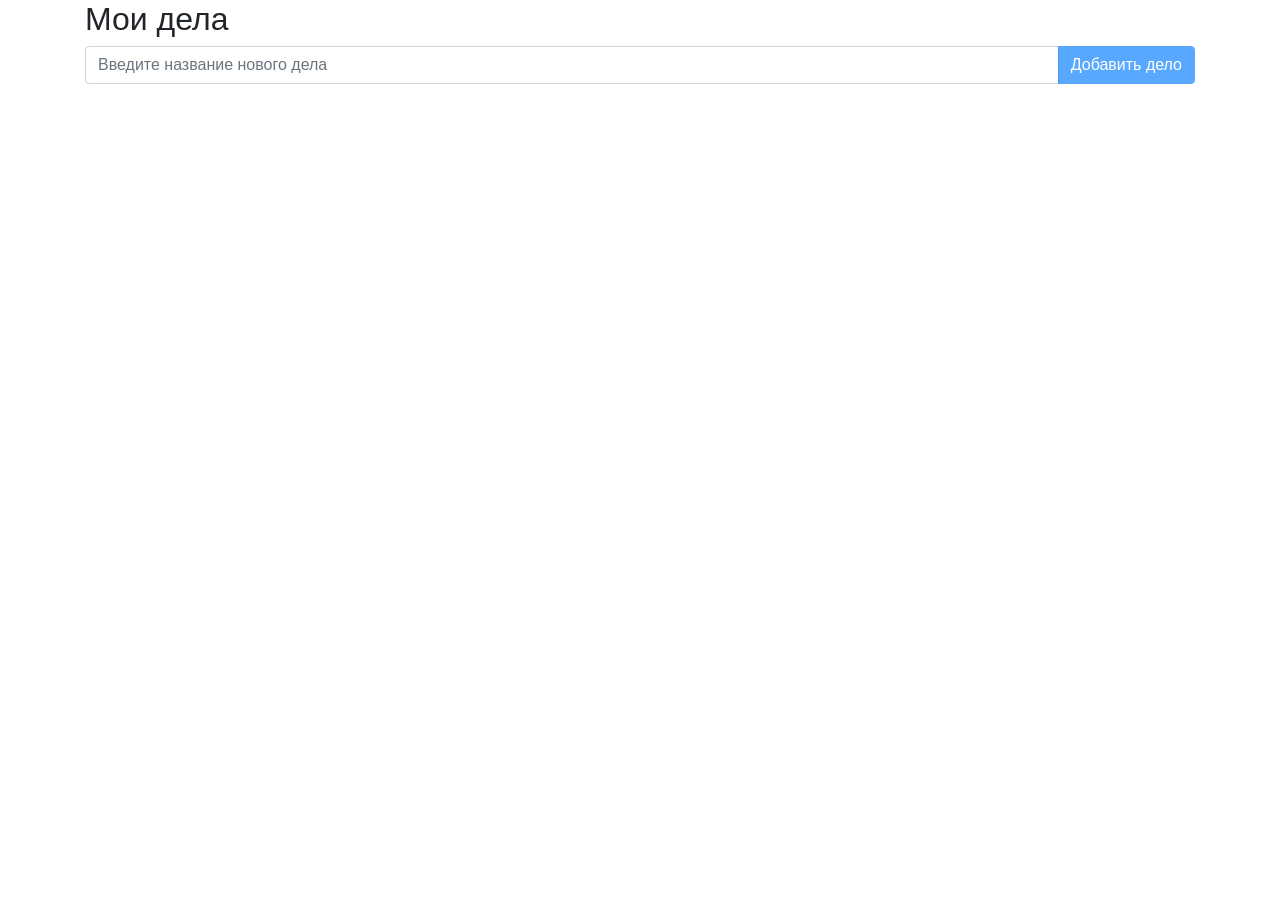
==== index.html @ f2554c74 "new8" ====
<!DOCTYPE html>
<html lang="ru">
    <head>
        <title>TODO</title>
        <meta charset="UTF-8">
        <meta name="viewport" 
            content="width=device-width, initial-scale=1.0, shrink-to-fit=no">
        <link 
        rel="stylesheet" 
        href="https://cdn.jsdelivr.net/npm/bootstrap@4.5.3/dist/css/bootstrap.min.css" 
        integrity="sha384-TX8t27EcRE3e/ihU7zmQxVncDAy5uIKz4rEkgIXeMed4M0jlfIDPvg6uqKI2xXr2" 
        crossorigin="anonymous">
        <script defer src="./main.js"></script>
    </head>
    <body>
        <div id="todo-app" class="container"></div>
    </body>
</html>
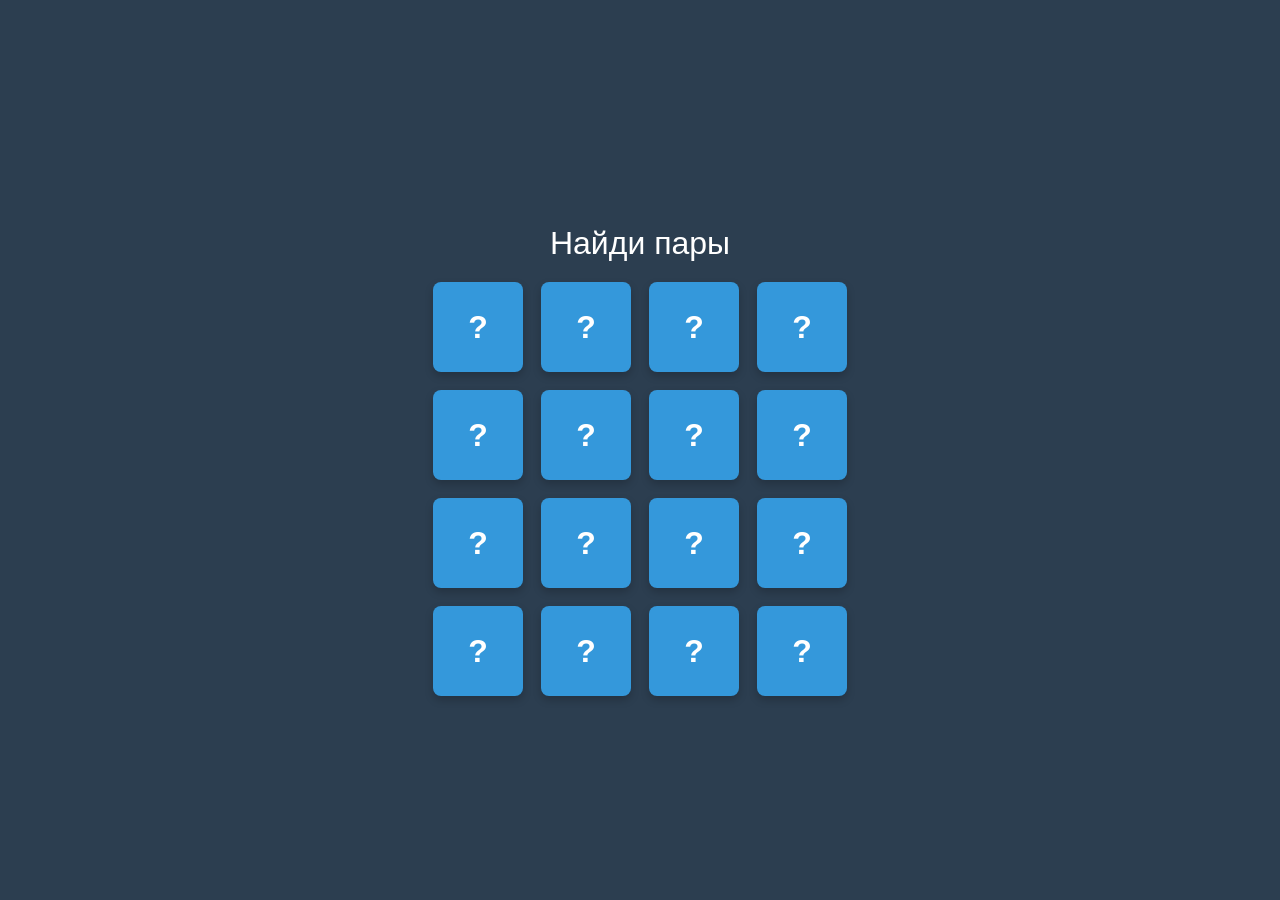
==== commit ff9cf9f6: "new9" ====
--- a/index.html
+++ b/index.html
@@ -1,18 +1,23 @@
 <!DOCTYPE html>
 <html lang="ru">
-    <head>
-        <title>TODO</title>
-        <meta charset="UTF-8">
-        <meta name="viewport" 
-            content="width=device-width, initial-scale=1.0, shrink-to-fit=no">
-        <link 
-        rel="stylesheet" 
-        href="https://cdn.jsdelivr.net/npm/bootstrap@4.5.3/dist/css/bootstrap.min.css" 
-        integrity="sha384-TX8t27EcRE3e/ihU7zmQxVncDAy5uIKz4rEkgIXeMed4M0jlfIDPvg6uqKI2xXr2" 
-        crossorigin="anonymous">
-        <script defer src="./main.js"></script>
-    </head>
-    <body>
-        <div id="todo-app" class="container"></div>
-    </body>
+<head>
+    <meta charset="UTF-8">
+    <meta name="viewport" content="width=device-width, initial-scale=1.0">
+    <title>Игра в пары</title>
+    <link rel="stylesheet" href="style.css">
+</head>
+<body>
+
+    <main class="game-container">
+        <h1>Найди пары</h1>
+        
+        <div class="game-board" id="gameBoard">
+            <!-- Карточки генерируются здесь -->
+        </div>
+
+        <button id="restartBtn" class="restart-btn hidden">Сыграть ещё раз</button>
+    </main>
+
+    <script src="script.js"></script>
+</body>
 </html>
--- a/style.css
+++ b/style.css
@@ -0,0 +1,108 @@
+:root {
+    --bg-color: #2c3e50;
+    --card-size: 10vmin;
+    --gap: 2vmin;
+    --card-back-color: #3498db; 
+    --card-face-color: #ecf0f1; 
+    --text-color: #2c3e50;
+}
+
+body {
+    font-family: 'Segoe UI', Tahoma, Geneva, Verdana, sans-serif;
+    background-color: var(--bg-color);
+    display: flex;
+    justify-content: center;
+    align-items: center;
+    min-height: 100vh;
+    margin: 0;
+    color: white;
+}
+
+.game-container {
+    text-align: center;
+    width: 100%;
+    max-width: 600px;
+}
+
+h1 {
+    margin-bottom: 20px;
+    font-weight: 300;
+}
+
+.game-board {
+    display: grid;
+    grid-template-columns: repeat(4, 1fr);
+    gap: var(--gap);
+    perspective: 1000px;
+    margin: 0 auto;
+    width: fit-content;
+}
+
+/* Контейнер карточки */
+.card {
+    width: var(--card-size);
+    height: var(--card-size);
+    position: relative;
+    cursor: pointer;
+    transform-style: preserve-3d;
+    transition: transform 0.6s;
+    border-radius: 8px;
+}
+
+.card.flip {
+    transform: rotateY(180deg);
+    cursor: default;
+}
+
+/* Общие стили для сторон карточки */
+.card-face {
+    position: absolute;
+    width: 100%;
+    height: 100%;
+    border-radius: 8px;
+    display: flex;
+    justify-content: center;
+    align-items: center;
+    font-size: 2rem;
+    font-weight: bold;
+    backface-visibility: hidden; /* Скрывает обратную сторону */
+    box-shadow: 0 4px 8px rgba(0,0,0,0.2);
+    user-select: none;
+}
+
+/* Рубашка (видна изначально) */
+.card-front {
+    background-color: var(--card-back-color);
+    color: white;
+    transform: rotateY(0deg);
+    z-index: 2;
+}
+
+/* Лицо с цифрой (скрыто изначально) */
+.card-back {
+    background-color: var(--card-face-color);
+    color: var(--text-color);
+    transform: rotateY(180deg); 
+    z-index: 1;
+}
+
+/* Кнопка */
+.restart-btn {
+    margin-top: 30px;
+    padding: 15px 30px;
+    font-size: 1.2rem;
+    background-color: #27ae60;
+    color: white;
+    border: none;
+    border-radius: 5px;
+    cursor: pointer;
+    transition: background 0.3s;
+}
+
+.restart-btn:hover {
+    background-color: #2ecc71;
+}
+
+.hidden {
+    display: none;
+}
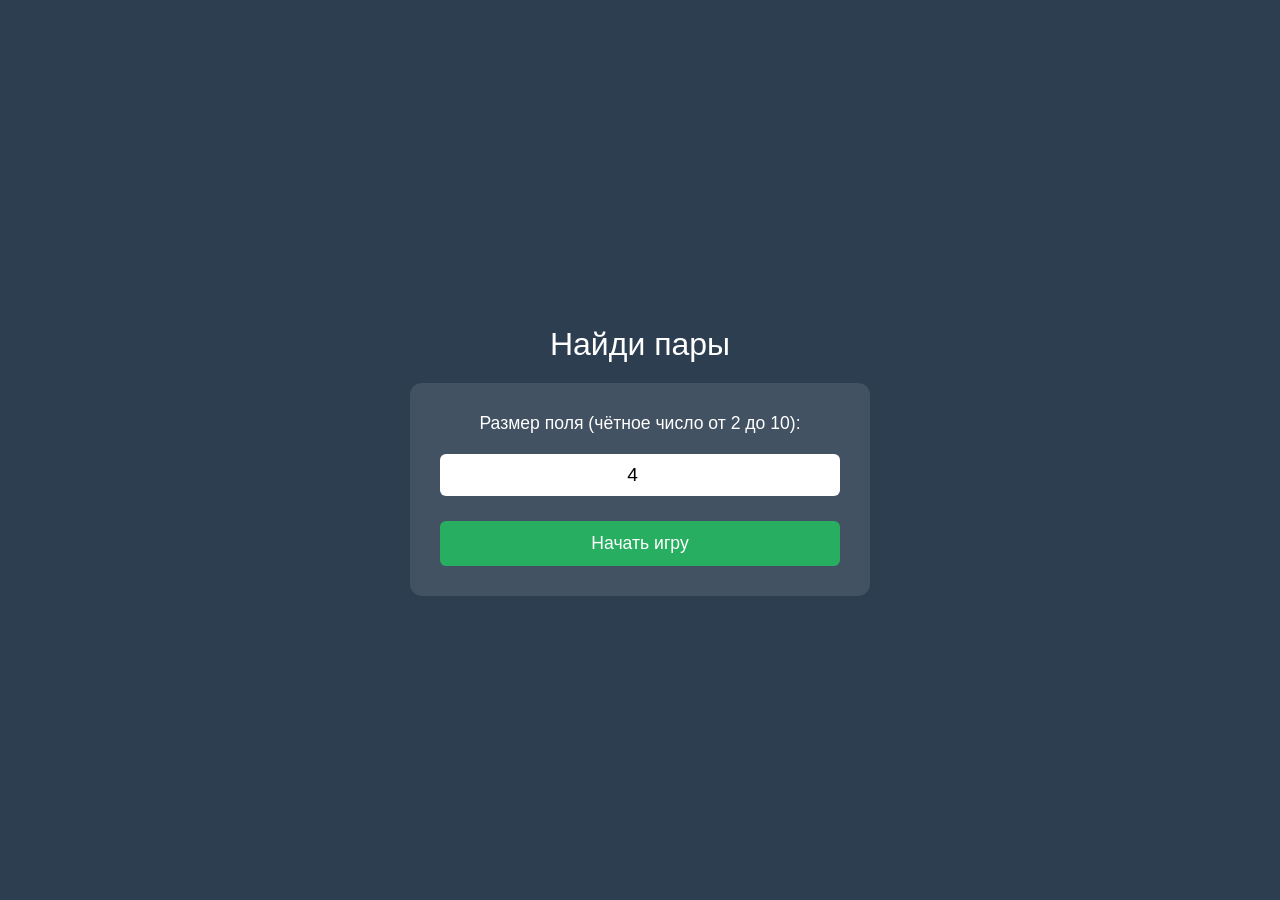
==== commit d059ae0b: "new9" ====
--- a/index.html
+++ b/index.html
@@ -11,11 +11,42 @@
     <main class="game-container">
         <h1>Найди пары</h1>
         
-        <div class="game-board" id="gameBoard">
-            <!-- Карточки генерируются здесь -->
+        <!-- Экран настроек (показывается первым) -->
+        <div id="settingsScreen" class="screen active">
+            <div class="settings-form">
+                <label for="boardSize">
+                    Размер поля (чётное число от 2 до 10):
+                </label>
+                <input 
+                    type="number" 
+                    id="boardSize" 
+                    min="2" 
+                    max="10" 
+                    value="4"
+                    step="2"
+                >
+                <button id="startBtn" class="primary-btn">Начать игру</button>
+                <p id="settingsError" class="error-message hidden"></p>
+            </div>
         </div>
 
-        <button id="restartBtn" class="restart-btn hidden">Сыграть ещё раз</button>
+        <!-- Экран игры (скрыт до начала) -->
+        <div id="gameScreen" class="screen">
+            <div class="game-header">
+                <div class="timer">
+                    Время: <span id="timerDisplay">60</span> сек.
+                </div>
+            </div>
+            
+            <div class="game-board" id="gameBoard"></div>
+
+            <button id="restartBtn" class="restart-btn hidden">Сыграть ещё раз</button>
+            
+            <!-- Сообщение о завершении по времени -->
+            <div id="gameOverMessage" class="game-over-message hidden">
+                ⏰ Время вышло! Попробуйте ещё раз.
+            </div>
+        </div>
     </main>
 
     <script src="script.js"></script>
--- a/style.css
+++ b/style.css
@@ -2,9 +2,11 @@
     --bg-color: #2c3e50;
     --card-size: 10vmin;
     --gap: 2vmin;
-    --card-back-color: #3498db; 
-    --card-face-color: #ecf0f1; 
+    --card-back-color: #3498db;
+    --card-face-color: #ecf0f1;
     --text-color: #2c3e50;
+    --primary-color: #27ae60;
+    --error-color: #e74c3c;
 }
 
 body {
@@ -21,7 +23,8 @@
 .game-container {
     text-align: center;
     width: 100%;
-    max-width: 600px;
+    max-width: 700px;
+    padding: 10px;
 }
 
 h1 {
@@ -29,6 +32,94 @@
     font-weight: 300;
 }
 
+/* Экраны (настройки / игра) */
+.screen {
+    display: none;
+}
+.screen.active {
+    display: block;
+}
+
+/* Форма настроек */
+.settings-form {
+    background: rgba(255, 255, 255, 0.1);
+    padding: 30px;
+    border-radius: 12px;
+    display: flex;
+    flex-direction: column;
+    gap: 15px;
+    max-width: 400px;
+    margin: 0 auto;
+}
+
+.settings-form label {
+    font-size: 1.1rem;
+    margin-bottom: 5px;
+}
+
+.settings-form input {
+    padding: 10px;
+    font-size: 1.2rem;
+    border: none;
+    border-radius: 6px;
+    text-align: center;
+}
+
+.primary-btn, .restart-btn {
+    padding: 12px 24px;
+    font-size: 1.1rem;
+    background-color: var(--primary-color);
+    color: white;
+    border: none;
+    border-radius: 6px;
+    cursor: pointer;
+    transition: background 0.3s;
+    margin-top: 10px;
+}
+
+.primary-btn:hover, .restart-btn:hover {
+    background-color: #2ecc71;
+}
+
+.error-message {
+    color: var(--error-color);
+    font-size: 0.9rem;
+    margin: 0;
+}
+.error-message.hidden {
+    display: none;
+}
+
+/* Хедер игры с таймером */
+.game-header {
+    display: flex;
+    justify-content: center;
+    margin-bottom: 15px;
+}
+
+.timer {
+    font-size: 1.3rem;
+    background: rgba(0, 0, 0, 0.2);
+    padding: 8px 20px;
+    border-radius: 20px;
+}
+
+.timer.warning {
+    color: #f39c12;
+    animation: pulse 1s infinite;
+}
+
+.timer.danger {
+    color: var(--error-color);
+    animation: pulse 0.5s infinite;
+}
+
+@keyframes pulse {
+    0%, 100% { opacity: 1; }
+    50% { opacity: 0.6; }
+}
+
+/* Игровое поле */
 .game-board {
     display: grid;
     grid-template-columns: repeat(4, 1fr);
@@ -36,16 +127,17 @@
     perspective: 1000px;
     margin: 0 auto;
     width: fit-content;
-}
-
-/* Контейнер карточки */
+    justify-content: center;
+}
+
+/* Карточка */
 .card {
     width: var(--card-size);
     height: var(--card-size);
     position: relative;
     cursor: pointer;
     transform-style: preserve-3d;
-    transition: transform 0.6s;
+    transition: transform 0.4s;
     border-radius: 8px;
 }
 
@@ -54,7 +146,11 @@
     cursor: default;
 }
 
-/* Общие стили для сторон карточки */
+.card.matched {
+    cursor: default;
+    opacity: 0.9;
+}
+
 .card-face {
     position: absolute;
     width: 100%;
@@ -65,12 +161,11 @@
     align-items: center;
     font-size: 2rem;
     font-weight: bold;
-    backface-visibility: hidden; /* Скрывает обратную сторону */
+    backface-visibility: hidden;
     box-shadow: 0 4px 8px rgba(0,0,0,0.2);
     user-select: none;
 }
 
-/* Рубашка (видна изначально) */
 .card-front {
     background-color: var(--card-back-color);
     color: white;
@@ -78,31 +173,41 @@
     z-index: 2;
 }
 
-/* Лицо с цифрой (скрыто изначально) */
 .card-back {
     background-color: var(--card-face-color);
     color: var(--text-color);
-    transform: rotateY(180deg); 
+    transform: rotateY(180deg);
     z-index: 1;
 }
 
-/* Кнопка */
-.restart-btn {
-    margin-top: 30px;
-    padding: 15px 30px;
+/* Кнопка рестарта */
+.restart-btn.hidden {
+    display: none;
+}
+
+/* Сообщение о завершении игры */
+.game-over-message {
+    margin-top: 20px;
+    padding: 15px;
+    background: rgba(231, 76, 60, 0.2);
+    border-radius: 8px;
     font-size: 1.2rem;
-    background-color: #27ae60;
-    color: white;
-    border: none;
-    border-radius: 5px;
-    cursor: pointer;
-    transition: background 0.3s;
-}
-
-.restart-btn:hover {
-    background-color: #2ecc71;
-}
-
-.hidden {
-    display: none;
+    color: #ffcccc;
+}
+.game-over-message.hidden {
+    display: none;
+}
+
+/* Адаптив */
+@media (max-width: 500px) {
+    :root {
+        --card-size: 12vmin;
+        --gap: 1.5vmin;
+    }
+    .card-face {
+        font-size: 1.5rem;
+    }
+    .settings-form {
+        padding: 20px;
+    }
 }
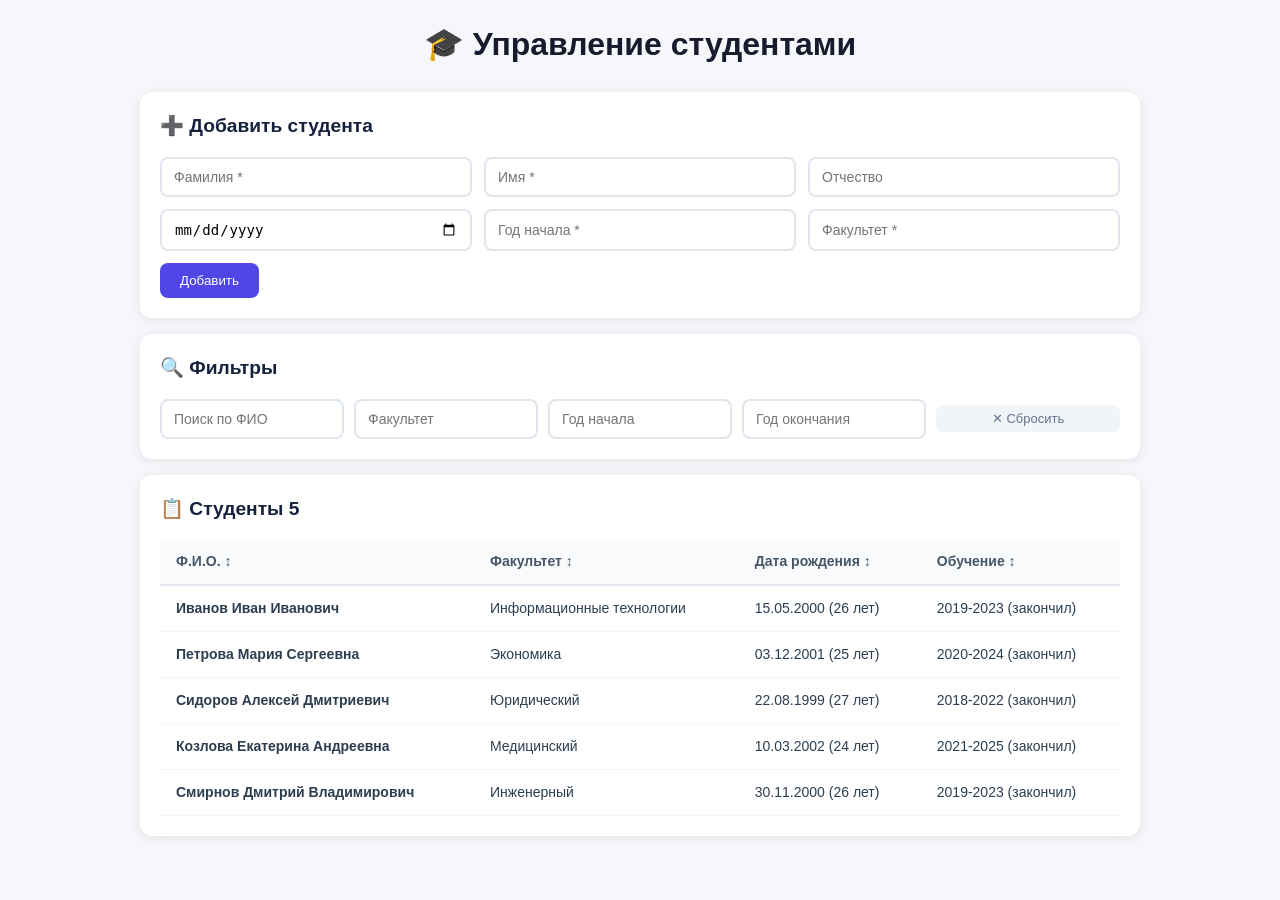
==== commit 47a01c91: "new10" ====
--- a/index.html
+++ b/index.html
@@ -1,54 +1,65 @@
 <!DOCTYPE html>
 <html lang="ru">
 <head>
-    <meta charset="UTF-8">
-    <meta name="viewport" content="width=device-width, initial-scale=1.0">
-    <title>Игра в пары</title>
-    <link rel="stylesheet" href="style.css">
+  <meta charset="UTF-8" />
+  <meta name="viewport" content="width=device-width, initial-scale=1.0"/>
+  <title>Студенты</title>
+  <link rel="stylesheet" href="style.css"/>
 </head>
 <body>
-
-    <main class="game-container">
-        <h1>Найди пары</h1>
-        
-        <!-- Экран настроек (показывается первым) -->
-        <div id="settingsScreen" class="screen active">
-            <div class="settings-form">
-                <label for="boardSize">
-                    Размер поля (чётное число от 2 до 10):
-                </label>
-                <input 
-                    type="number" 
-                    id="boardSize" 
-                    min="2" 
-                    max="10" 
-                    value="4"
-                    step="2"
-                >
-                <button id="startBtn" class="primary-btn">Начать игру</button>
-                <p id="settingsError" class="error-message hidden"></p>
-            </div>
+  <div class="container">
+    <h1>🎓 Управление студентами</h1>
+    
+    <!-- Форма добавления -->
+    <section class="card">
+      <h2>➕ Добавить студента</h2>
+      <form id="studentForm">
+        <div class="form-row">
+          <input type="text" id="surname" placeholder="Фамилия *" required>
+          <input type="text" id="name" placeholder="Имя *" required>
+          <input type="text" id="patronymic" placeholder="Отчество">
         </div>
-
-        <!-- Экран игры (скрыт до начала) -->
-        <div id="gameScreen" class="screen">
-            <div class="game-header">
-                <div class="timer">
-                    Время: <span id="timerDisplay">60</span> сек.
-                </div>
-            </div>
-            
-            <div class="game-board" id="gameBoard"></div>
-
-            <button id="restartBtn" class="restart-btn hidden">Сыграть ещё раз</button>
-            
-            <!-- Сообщение о завершении по времени -->
-            <div id="gameOverMessage" class="game-over-message hidden">
-                ⏰ Время вышло! Попробуйте ещё раз.
-            </div>
+        <div class="form-row">
+          <input type="date" id="birthDate" required>
+          <input type="number" id="startYear" placeholder="Год начала *" min="2000" required>
+          <input type="text" id="faculty" placeholder="Факультет *" required>
         </div>
-    </main>
-
-    <script src="script.js"></script>
+        <div id="formErrors" class="error hidden"></div>
+        <button type="submit" class="btn primary">Добавить</button>
+      </form>
+    </section>
+    
+    <!-- Фильтры -->
+    <section class="card">
+      <h2>🔍 Фильтры</h2>
+      <div class="filters">
+        <input type="text" id="filterFullName" placeholder="Поиск по ФИО">
+        <input type="text" id="filterFaculty" placeholder="Факультет">
+        <input type="number" id="filterStartYear" placeholder="Год начала">
+        <input type="number" id="filterEndYear" placeholder="Год окончания">
+        <button id="clearFilters" class="btn small">✕ Сбросить</button>
+      </div>
+    </section>
+    
+    <!-- Таблица -->
+    <section class="card">
+      <h2>📋 Студенты <span id="count">0</span></h2>
+      <table class="table">
+        <thead>
+          <tr>
+            <th data-sort="fullName">Ф.И.О. ↕</th>
+            <th data-sort="faculty">Факультет ↕</th>
+            <th data-sort="birthDate">Дата рождения ↕</th>
+            <th data-sort="startYear">Обучение ↕</th>
+          </tr>
+        </thead>
+        <tbody id="studentsTableBody"></tbody>
+      </table>
+      <div id="noStudents" class="empty hidden">Студенты не найдены</div>
+    </section>
+  </div>
+  
+  <div id="toast" class="toast hidden">✓ Студент добавлен</div>
+  <script src="script.js"></script>
 </body>
 </html>
--- a/style.css
+++ b/style.css
@@ -1,213 +1,140 @@
-:root {
-    --bg-color: #2c3e50;
-    --card-size: 10vmin;
-    --gap: 2vmin;
-    --card-back-color: #3498db;
-    --card-face-color: #ecf0f1;
-    --text-color: #2c3e50;
-    --primary-color: #27ae60;
-    --error-color: #e74c3c;
+/* Базовые настройки */
+* { box-sizing: border-box; margin: 0; padding: 0; }
+body {
+  font-family: -apple-system, BlinkMacSystemFont, 'Segoe UI', Roboto, sans-serif;
+  background: #f5f7fa;
+  color: #2c3e50;
+  line-height: 1.5;
+  padding: 20px;
+}
+.container { max-width: 1000px; margin: 0 auto; }
+h1 { text-align: center; margin: 0 0 24px; color: #1a1a2e; }
+h2 { font-size: 1.2rem; margin: 0 0 16px; color: #16213e; }
+
+/* Карточки */
+.card {
+  background: #fff;
+  border-radius: 12px;
+  padding: 20px;
+  margin-bottom: 16px;
+  box-shadow: 0 2px 12px rgba(0,0,0,0.08);
 }
 
-body {
-    font-family: 'Segoe UI', Tahoma, Geneva, Verdana, sans-serif;
-    background-color: var(--bg-color);
-    display: flex;
-    justify-content: center;
-    align-items: center;
-    min-height: 100vh;
-    margin: 0;
-    color: white;
+/* Форма */
+.form-row {
+  display: grid;
+  grid-template-columns: repeat(auto-fit, minmax(140px, 1fr));
+  gap: 12px;
+  margin-bottom: 12px;
+}
+input {
+  width: 100%;
+  padding: 10px 12px;
+  border: 2px solid #e0e6ed;
+  border-radius: 8px;
+  font-size: 14px;
+  transition: border-color 0.2s;
+}
+input:focus {
+  outline: none;
+  border-color: #4f46e5;
+}
+.error {
+  background: #fef2f2;
+  color: #dc2626;
+  padding: 8px 12px;
+  border-radius: 6px;
+  font-size: 13px;
+  margin: 8px 0;
+}
+.hidden { display: none !important; }
+
+/* Кнопки */
+.btn {
+  padding: 10px 20px;
+  border: none;
+  border-radius: 8px;
+  font-weight: 500;
+  cursor: pointer;
+  transition: transform 0.1s, box-shadow 0.2s;
+}
+.btn:hover { transform: translateY(-1px); }
+.btn:active { transform: translateY(0); }
+.btn.primary {
+  background: #4f46e5;
+  color: #fff;
+}
+.btn.primary:hover {
+  background: #4338ca;
+  box-shadow: 0 4px 14px rgba(79,70,229,0.4);
+}
+.btn.small {
+  padding: 6px 12px;
+  font-size: 13px;
+  background: #f1f5f9;
+  color: #64748b;
+}
+.btn.small:hover { background: #e2e8f0; }
+
+/* Фильтры */
+.filters {
+  display: grid;
+  grid-template-columns: repeat(auto-fit, minmax(130px, 1fr));
+  gap: 10px;
+  align-items: end;
+}
+.filters .btn { align-self: center; }
+
+/* Таблица */
+.table {
+  width: 100%;
+  border-collapse: collapse;
+  font-size: 14px;
+}
+.table th {
+  text-align: left;
+  padding: 12px 16px;
+  background: #f8fafc;
+  font-weight: 600;
+  color: #475569;
+  border-bottom: 2px solid #e2e8f0;
+  cursor: pointer;
+  user-select: none;
+}
+.table th:hover { color: #4f46e5; }
+.table th.asc, .table th.desc { color: #4f46e5; }
+.table td {
+  padding: 12px 16px;
+  border-bottom: 1px solid #f1f5f9;
+}
+.table tr:hover { background: #f8fafc; }
+.empty {
+  text-align: center;
+  padding: 24px;
+  color: #94a3b8;
 }
 
-.game-container {
-    text-align: center;
-    width: 100%;
-    max-width: 700px;
-    padding: 10px;
+/* Тост */
+.toast {
+  position: fixed;
+  bottom: 20px;
+  right: 20px;
+  background: #22c55e;
+  color: #fff;
+  padding: 12px 20px;
+  border-radius: 10px;
+  font-weight: 500;
+  box-shadow: 0 4px 14px rgba(0,0,0,0.15);
+  animation: slideIn 0.3s ease;
 }
-
-h1 {
-    margin-bottom: 20px;
-    font-weight: 300;
-}
-
-/* Экраны (настройки / игра) */
-.screen {
-    display: none;
-}
-.screen.active {
-    display: block;
-}
-
-/* Форма настроек */
-.settings-form {
-    background: rgba(255, 255, 255, 0.1);
-    padding: 30px;
-    border-radius: 12px;
-    display: flex;
-    flex-direction: column;
-    gap: 15px;
-    max-width: 400px;
-    margin: 0 auto;
-}
-
-.settings-form label {
-    font-size: 1.1rem;
-    margin-bottom: 5px;
-}
-
-.settings-form input {
-    padding: 10px;
-    font-size: 1.2rem;
-    border: none;
-    border-radius: 6px;
-    text-align: center;
-}
-
-.primary-btn, .restart-btn {
-    padding: 12px 24px;
-    font-size: 1.1rem;
-    background-color: var(--primary-color);
-    color: white;
-    border: none;
-    border-radius: 6px;
-    cursor: pointer;
-    transition: background 0.3s;
-    margin-top: 10px;
-}
-
-.primary-btn:hover, .restart-btn:hover {
-    background-color: #2ecc71;
-}
-
-.error-message {
-    color: var(--error-color);
-    font-size: 0.9rem;
-    margin: 0;
-}
-.error-message.hidden {
-    display: none;
-}
-
-/* Хедер игры с таймером */
-.game-header {
-    display: flex;
-    justify-content: center;
-    margin-bottom: 15px;
-}
-
-.timer {
-    font-size: 1.3rem;
-    background: rgba(0, 0, 0, 0.2);
-    padding: 8px 20px;
-    border-radius: 20px;
-}
-
-.timer.warning {
-    color: #f39c12;
-    animation: pulse 1s infinite;
-}
-
-.timer.danger {
-    color: var(--error-color);
-    animation: pulse 0.5s infinite;
-}
-
-@keyframes pulse {
-    0%, 100% { opacity: 1; }
-    50% { opacity: 0.6; }
-}
-
-/* Игровое поле */
-.game-board {
-    display: grid;
-    grid-template-columns: repeat(4, 1fr);
-    gap: var(--gap);
-    perspective: 1000px;
-    margin: 0 auto;
-    width: fit-content;
-    justify-content: center;
-}
-
-/* Карточка */
-.card {
-    width: var(--card-size);
-    height: var(--card-size);
-    position: relative;
-    cursor: pointer;
-    transform-style: preserve-3d;
-    transition: transform 0.4s;
-    border-radius: 8px;
-}
-
-.card.flip {
-    transform: rotateY(180deg);
-    cursor: default;
-}
-
-.card.matched {
-    cursor: default;
-    opacity: 0.9;
-}
-
-.card-face {
-    position: absolute;
-    width: 100%;
-    height: 100%;
-    border-radius: 8px;
-    display: flex;
-    justify-content: center;
-    align-items: center;
-    font-size: 2rem;
-    font-weight: bold;
-    backface-visibility: hidden;
-    box-shadow: 0 4px 8px rgba(0,0,0,0.2);
-    user-select: none;
-}
-
-.card-front {
-    background-color: var(--card-back-color);
-    color: white;
-    transform: rotateY(0deg);
-    z-index: 2;
-}
-
-.card-back {
-    background-color: var(--card-face-color);
-    color: var(--text-color);
-    transform: rotateY(180deg);
-    z-index: 1;
-}
-
-/* Кнопка рестарта */
-.restart-btn.hidden {
-    display: none;
-}
-
-/* Сообщение о завершении игры */
-.game-over-message {
-    margin-top: 20px;
-    padding: 15px;
-    background: rgba(231, 76, 60, 0.2);
-    border-radius: 8px;
-    font-size: 1.2rem;
-    color: #ffcccc;
-}
-.game-over-message.hidden {
-    display: none;
+@keyframes slideIn {
+  from { transform: translateX(100%); opacity: 0; }
+  to { transform: translateX(0); opacity: 1; }
 }
 
 /* Адаптив */
-@media (max-width: 500px) {
-    :root {
-        --card-size: 12vmin;
-        --gap: 1.5vmin;
-    }
-    .card-face {
-        font-size: 1.5rem;
-    }
-    .settings-form {
-        padding: 20px;
-    }
+@media (max-width: 600px) {
+  .form-row, .filters { grid-template-columns: 1fr; }
+  .table { font-size: 13px; }
+  .table th, .table td { padding: 10px 12px; }
 }
